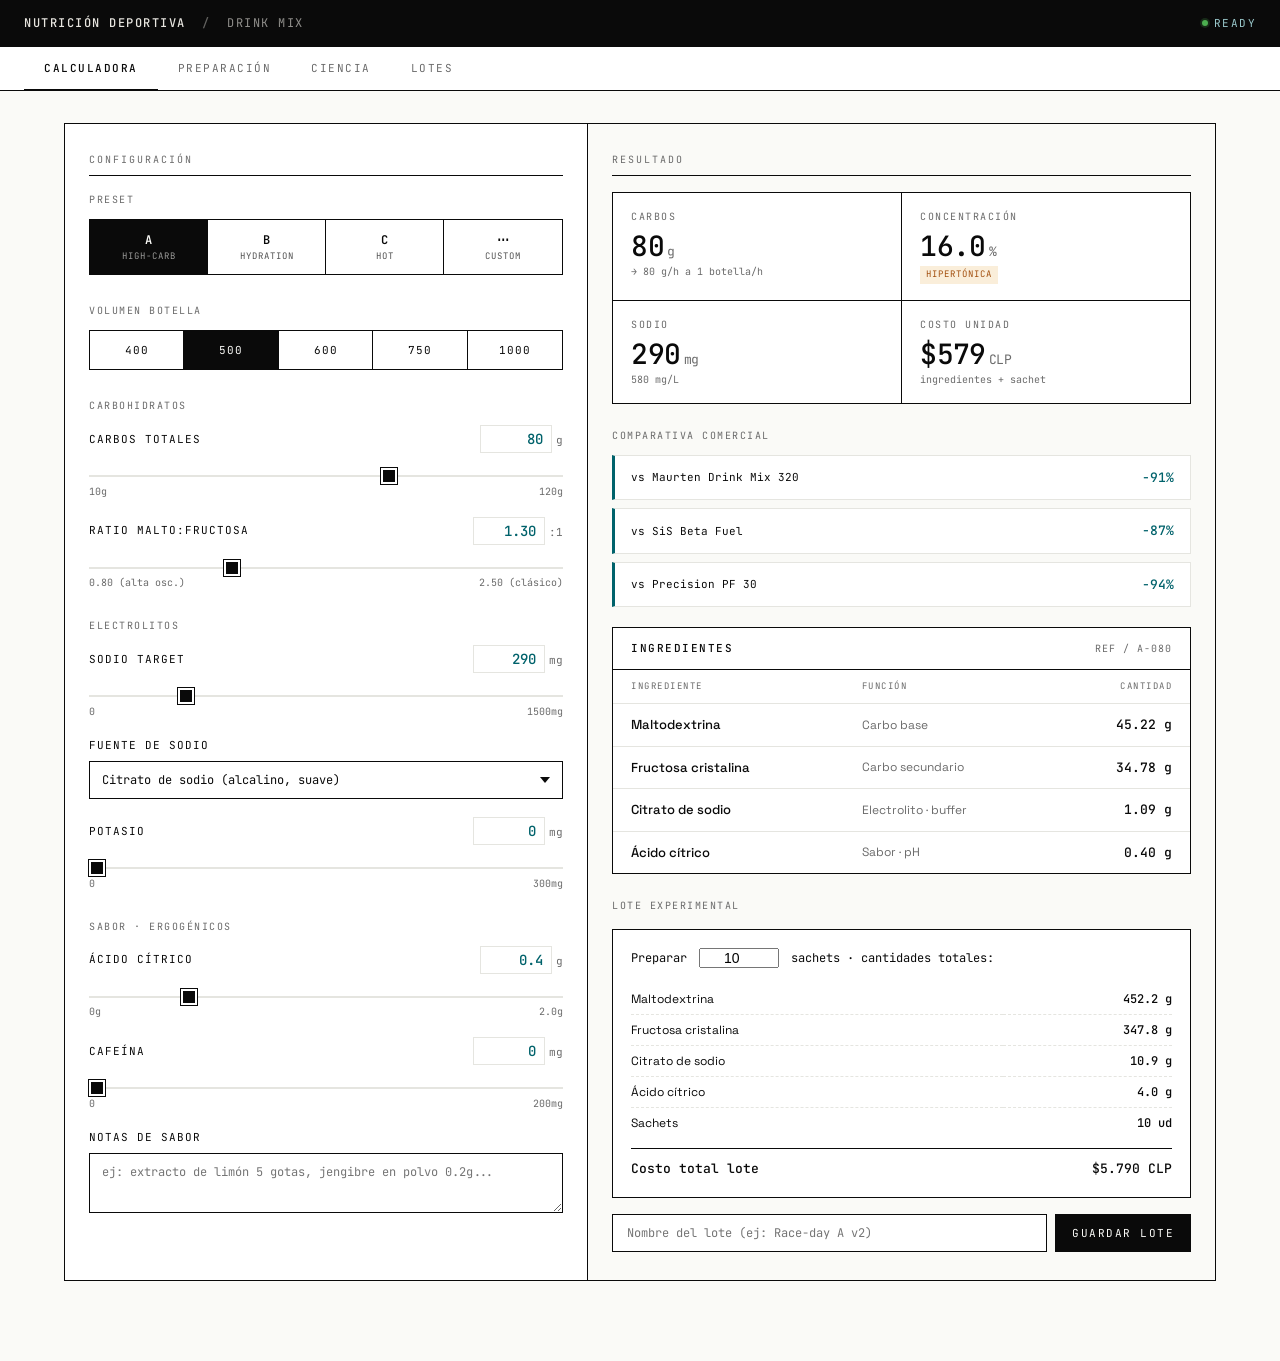
==== drinkmix.html @ 2ffefab9 "Add files via upload Refactor: nuevo design system + drink mix + selector" ====
<!DOCTYPE html>
<html lang="es">
<head>
<meta charset="UTF-8">
<meta name="viewport" content="width=device-width, initial-scale=1.0">
<title>Drink Mix · Calculador</title>
<link rel="preconnect" href="https://fonts.googleapis.com">
<link rel="preconnect" href="https://fonts.gstatic.com" crossorigin>
<link href="https://fonts.googleapis.com/css2?family=Space+Grotesk:wght@400;500;600;700&family=JetBrains+Mono:wght@400;500;600&display=swap" rel="stylesheet">
<link rel="stylesheet" href="styles.css">
</head>
<body>

<header>
  <div class="brand">
    <span>Nutrición Deportiva</span>
    <span class="sep">/</span>
    <span class="sub">Drink Mix</span>
  </div>
  <div class="status">
    <span class="dot"></span>
    <span>Ready</span>
  </div>
</header>

<nav class="tabs">
  <button class="tab-btn active" data-tab="calc">Calculadora</button>
  <button class="tab-btn" data-tab="prep">Preparación</button>
  <button class="tab-btn" data-tab="science">Ciencia</button>
  <button class="tab-btn" data-tab="batches">Lotes <span id="batchCount" style="opacity:0.5;"></span></button>
</nav>

<main>

  <!-- ============ CALCULADORA ============ -->
  <section class="panel active" id="panel-calc">
    <div class="calc-grid">

      <!-- LEFT: INPUTS -->
      <div class="calc-side">
        <div class="section-title">Configuración</div>

        <div class="subsection-label">Preset</div>
        <div class="btn-group cols-4">
          <button class="group-btn active" data-preset="A">
            <span class="label">A</span>
            <span class="desc">High-carb</span>
          </button>
          <button class="group-btn" data-preset="B">
            <span class="label">B</span>
            <span class="desc">Hydration</span>
          </button>
          <button class="group-btn" data-preset="C">
            <span class="label">C</span>
            <span class="desc">Hot</span>
          </button>
          <button class="group-btn" data-preset="custom">
            <span class="label">⋯</span>
            <span class="desc">Custom</span>
          </button>
        </div>

        <div class="subsection">
          <div class="subsection-label">Volumen botella</div>
          <div class="btn-group cols-5">
            <button class="group-btn volume-btn" data-volume="400">400</button>
            <button class="group-btn volume-btn active" data-volume="500">500</button>
            <button class="group-btn volume-btn" data-volume="600">600</button>
            <button class="group-btn volume-btn" data-volume="750">750</button>
            <button class="group-btn volume-btn" data-volume="1000">1000</button>
          </div>
        </div>

        <div class="subsection">
          <div class="subsection-label">Carbohidratos</div>

          <div class="slider-row">
            <div class="slider-header">
              <span class="slider-label">Carbos totales</span>
              <div class="slider-value-edit">
                <input type="number" id="carbs_input" class="value-input" value="80" min="10" max="120" step="1">
                <span class="unit">g</span>
              </div>
            </div>
            <input type="range" id="carbs" min="10" max="120" step="1" value="80">
            <div class="slider-bounds"><span>10g</span><span>120g</span></div>
          </div>

          <div class="slider-row">
            <div class="slider-header">
              <span class="slider-label">Ratio malto:fructosa</span>
              <div class="slider-value-edit">
                <input type="number" id="ratio_input" class="value-input" value="1.30" min="0.80" max="2.50" step="0.05">
                <span class="unit">:1</span>
              </div>
            </div>
            <input type="range" id="ratio" min="0.80" max="2.50" step="0.05" value="1.30">
            <div class="slider-bounds"><span>0.80 (alta osc.)</span><span>2.50 (clásico)</span></div>
          </div>
        </div>

        <div class="subsection">
          <div class="subsection-label">Electrolitos</div>

          <div class="slider-row">
            <div class="slider-header">
              <span class="slider-label">Sodio target</span>
              <div class="slider-value-edit">
                <input type="number" id="sodium_input" class="value-input" value="290" min="0" max="1500" step="10">
                <span class="unit">mg</span>
              </div>
            </div>
            <input type="range" id="sodium" min="0" max="1500" step="10" value="290">
            <div class="slider-bounds"><span>0</span><span>1500mg</span></div>
          </div>

          <div class="slider-row">
            <div class="slider-header">
              <span class="slider-label">Fuente de sodio</span>
            </div>
            <select id="sodiumSource">
              <option value="citrate">Citrato de sodio (alcalino, suave)</option>
              <option value="chloride">Cloruro de sodio (sal de mesa)</option>
              <option value="mix">Mezcla 50/50</option>
            </select>
          </div>

          <div class="slider-row">
            <div class="slider-header">
              <span class="slider-label">Potasio</span>
              <div class="slider-value-edit">
                <input type="number" id="potassium_input" class="value-input" value="0" min="0" max="300" step="5">
                <span class="unit">mg</span>
              </div>
            </div>
            <input type="range" id="potassium" min="0" max="300" step="5" value="0">
            <div class="slider-bounds"><span>0</span><span>300mg</span></div>
          </div>
        </div>

        <div class="subsection">
          <div class="subsection-label">Sabor · ergogénicos</div>

          <div class="slider-row">
            <div class="slider-header">
              <span class="slider-label">Ácido cítrico</span>
              <div class="slider-value-edit">
                <input type="number" id="citric_input" class="value-input" value="0.4" min="0" max="2.0" step="0.1">
                <span class="unit">g</span>
              </div>
            </div>
            <input type="range" id="citric" min="0" max="2.0" step="0.1" value="0.4">
            <div class="slider-bounds"><span>0g</span><span>2.0g</span></div>
          </div>

          <div class="slider-row">
            <div class="slider-header">
              <span class="slider-label">Cafeína</span>
              <div class="slider-value-edit">
                <input type="number" id="caffeine_input" class="value-input" value="0" min="0" max="200" step="5">
                <span class="unit">mg</span>
              </div>
            </div>
            <input type="range" id="caffeine" min="0" max="200" step="5" value="0">
            <div class="slider-bounds"><span>0</span><span>200mg</span></div>
          </div>

          <div class="slider-row" style="margin-top:14px;">
            <div class="slider-header">
              <span class="slider-label">Notas de sabor</span>
            </div>
            <textarea id="notes" placeholder="ej: extracto de limón 5 gotas, jengibre en polvo 0.2g..."></textarea>
          </div>
        </div>
      </div>

      <!-- RIGHT: OUTPUTS -->
      <div class="calc-side outputs">
        <div class="section-title">Resultado</div>

        <div class="stats-grid">
          <div class="stat-card">
            <div class="stat-label">Carbos</div>
            <div class="stat-value"><span id="outCarbs">80</span><span class="stat-unit">g</span></div>
            <div class="stat-sub" id="outCarbHr">→ 80 g/h a 1 botella/h</div>
          </div>
          <div class="stat-card">
            <div class="stat-label">Concentración</div>
            <div class="stat-value"><span id="outConc">16.0</span><span class="stat-unit">%</span></div>
            <div id="concTag"><span class="stat-tag warn">Hipertónica</span></div>
          </div>
          <div class="stat-card">
            <div class="stat-label">Sodio</div>
            <div class="stat-value"><span id="outSod">290</span><span class="stat-unit">mg</span></div>
            <div class="stat-sub"><span id="outSodL">580</span> mg/L</div>
          </div>
          <div class="stat-card">
            <div class="stat-label">Costo unidad</div>
            <div class="stat-value">$<span id="outCost">605</span><span class="stat-unit">CLP</span></div>
            <div class="stat-sub">ingredientes + sachet</div>
          </div>
        </div>

        <div class="subsection-label" style="margin-top:0;">Comparativa comercial</div>
        <div id="commercialComp"></div>

        <div class="table-wrap" style="margin-top: 20px;">
          <div class="table-header">
            <span class="table-title">Ingredientes</span>
            <span class="table-ref" id="recipeRef">REF / A-080</span>
          </div>
          <table>
            <thead>
              <tr>
                <th>Ingrediente</th>
                <th>Función</th>
                <th class="right">Cantidad</th>
              </tr>
            </thead>
            <tbody id="ingredientsBody"></tbody>
          </table>
        </div>

        <div class="subsection-label">Lote experimental</div>
        <div class="lote-section">
          <div class="lote-header">
            <span style="font-family: var(--font-mono); font-size: 12px;">Preparar</span>
            <input type="number" id="loteN" class="lote-input" value="10" min="1" max="500">
            <span style="font-family: var(--font-mono); font-size: 12px;">sachets · cantidades totales:</span>
          </div>
          <table class="lote-table" id="loteTable"></table>
          <div class="lote-total">
            <span>Costo total lote</span>
            <span>$<span id="loteCost">6050</span> CLP</span>
          </div>
        </div>

        <div class="actions">
          <input type="text" id="batchName" placeholder="Nombre del lote (ej: Race-day A v2)" style="flex:1; padding: 10px 14px;">
          <button class="btn" id="saveBatch">Guardar lote</button>
        </div>
      </div>
    </div>
  </section>

  <!-- ============ PREPARACIÓN ============ -->
  <section class="panel" id="panel-prep">
    <div style="margin-bottom: 24px;">
      <h2 style="font-size: 24px; font-weight: 600; margin-bottom: 8px;">Preparación de drink mix</h2>
      <p style="color: var(--ink-soft); font-size: 14px;">El drink mix es producto seco. No tiene gelificación que controlar — lo único crítico es la homogeneidad de la mezcla. Si las sales se segregan al fondo del lote, los sachets quedan inconsistentes.</p>
    </div>

    <div class="prep-step">
      <div class="step-num">01</div>
      <div class="step-body">
        <div class="step-title">Pesar ingredientes</div>
        <p>Pesar cada ingrediente con balanza de 0,1g de precisión. Las sales (sodio, potasio, ácido cítrico) son las que más cuidado requieren — diferencias de 0,2g cambian el sodio total significativamente.</p>
        <p><strong>Sin balanza de precisión:</strong> no improvises. Compra una de joyería ($15-25k en MercadoLibre Chile). Es la inversión más rentable del proyecto.</p>
      </div>
    </div>

    <div class="prep-step">
      <div class="step-num">02</div>
      <div class="step-body">
        <div class="step-title">Mezcla en seco</div>
        <p>Combinar todos los ingredientes en un recipiente seco. Tapar y agitar enérgicamente durante <strong>2 minutos mínimo</strong>. Romper grumos visibles con cuchara seca.</p>
        <p>Para múltiples sachets, mezclar primero el total y luego dosificar. La homogeneidad del lote completo es más fiable que mezclar sachet por sachet.</p>
        <div class="step-note warn">⚠ Las sales pueden migrar al fondo por densidad. Si el lote queda guardado, agitar de nuevo antes de dosificar.</div>
      </div>
    </div>

    <div class="prep-step">
      <div class="step-num">03</div>
      <div class="step-body">
        <div class="step-title">Envasar</div>
        <p>Dosificar en sachets individuales o en tarro con scoop calibrado. Los sachets son más prácticos en carrera (no hay que medir), pero el tarro multidosis ahorra plástico para entrenamientos.</p>
        <p>Si vas a tarro: pesar y marcar el scoop exacto para una dosis. No confíes en "una cucharada" — varía mucho.</p>
      </div>
    </div>

    <div class="prep-step">
      <div class="step-num">04</div>
      <div class="step-body">
        <div class="step-title">Uso en botella</div>
        <p>Vaciar sachet en botella con el volumen correspondiente de agua fría. Agitar enérgicamente durante <strong>30 segundos</strong>. La maltodextrina demora unos segundos en hidratarse — si quedan grumos, agitar más.</p>
        <p>El producto se mantiene homogéneo 4-6 horas. Para tiradas largas, agitar la botella cada hora.</p>
        <div class="step-note">Tip: agua fría disuelve más rápido y mejora la palatabilidad. Con calor (&gt;20°C) puede ser menos refrescante.</div>
      </div>
    </div>
  </section>

  <!-- ============ CIENCIA ============ -->
  <section class="panel" id="panel-science">
    <div style="margin-bottom: 24px;">
      <h2 style="font-size: 24px; font-weight: 600; margin-bottom: 8px;">Ciencia del drink mix</h2>
      <p style="color: var(--ink-soft); font-size: 14px;">Lo esencial para entender qué estás haciendo y por qué.</p>
    </div>

    <div class="tips-grid">

      <div class="tip-card">
        <h3>Osmolalidad</h3>
        <p>La <strong>osmolalidad</strong> controla el vaciamiento gástrico. Hipotónica (&lt;280) vacía rápido pero entrega poco carbo. Hipertónica (&gt;300) entrega más carbo pero vacía más lento.</p>
        <p>El "límite del 6-8%" que dicen los libros viejos era cierto con <strong>glucosa pura</strong>. La maltodextrina, al ser polímero, contribuye mucho menos a la osmolalidad. Por eso se puede llegar al 14-16% con malto+fructosa sin destruir el estómago.</p>
      </div>

      <div class="tip-card">
        <h3>Dual transport</h3>
        <p><strong>SGLT1</strong> absorbe glucosa/maltodextrina hasta ~60 g/h. <strong>GLUT5</strong> absorbe fructosa adicional (~30-40 g/h).</p>
        <p>La combinación supera el límite de un solo transportador. Para drink mix de alta concentración, el ratio óptimo es <code>1:0.8</code>, no 2:1. Más fructosa proporcional = mejor oxidación cuando empujas &gt;90 g/h.</p>
      </div>

      <div class="tip-card">
        <h3>El mito del hidrogel</h3>
        <p>El <strong>"hidrogel"</strong> de Maurten es 80% marketing. La premisa es que el alginato forma un gel en el estómago y reduce el impacto osmótico. Pero múltiples estudios (Baur 2019, King 2020) no encontraron diferencia vs solución control con misma composición.</p>
        <p>Maurten funciona porque la <strong>fórmula es buena</strong>, no por el hidrogel. No vale la pena replicarlo.</p>
      </div>

      <div class="tip-card">
        <h3>Sodio: el variable individual</h3>
        <p>Pérdidas de sodio en sudor: <strong>200-2.000 mg/L</strong>. La mayoría está entre 500-1.000 mg/L.</p>
        <p>Clima fresco: 400-600 mg Na/L. Calor: 700-1.000. Ultra/calor extremo: hasta 1.500. Sin test de sudor, empieza en el rango medio y ajusta por sensación (calambres, sed, niebla cognitiva).</p>
      </div>

      <div class="tip-card">
        <h3>Citrato vs Cloruro</h3>
        <p><strong>Citrato de sodio:</strong> alcalinizante, buffer de pH, sabor menos salado. Aporta ~267 mg Na/g.</p>
        <p><strong>Cloruro de sodio:</strong> sal de mesa pura. Más sodio por gramo (~394 mg/g) pero sabor más agresivo. Más barato.</p>
        <p>La mezcla 50/50 da el mejor balance sabor/concentración para entrenamientos largos.</p>
      </div>

      <div class="tip-card">
        <h3>Cuándo entrenar con cuál</h3>
        <p><strong>Preset A (high-carb):</strong> entrenamientos largos en bici donde quieres maximizar carbo. Requiere gut training.</p>
        <p><strong>Preset B (hydration):</strong> sesiones cortas-medias, complemento de geles, días calurosos sin esfuerzo extremo.</p>
        <p><strong>Preset C (hot):</strong> días &gt;25°C, sudoración alta, simulaciones de carrera en calor.</p>
      </div>

      <div class="tip-card">
        <h3>Gut training</h3>
        <p>La tolerancia a alta concentración se entrena. El intestino se adapta a procesar más carbos con exposición repetida.</p>
        <p>Para empujar &gt;80 g/h con drink mix: <strong>8-10 semanas</strong> de adaptación. Empieza al 8-10% concentración y sube 2% cada 2 semanas. Mínimo 2 sesiones/semana con carga.</p>
      </div>

      <div class="tip-card">
        <h3>Drink mix vs gel</h3>
        <p>En bici, drink mix de alta concentración puede reemplazar geles si tienes la tolerancia. Más simple, menos sachets que abrir.</p>
        <p>En carrera, los geles funcionan mejor (menos volumen en estómago, menos sloshing). Drink mix en carrera solo si vas con cinturón de hidratación.</p>
      </div>

    </div>
  </section>

  <!-- ============ LOTES ============ -->
  <section class="panel" id="panel-batches">
    <div style="margin-bottom: 24px; display: flex; justify-content: space-between; align-items: center;">
      <div>
        <h2 style="font-size: 24px; font-weight: 600; margin-bottom: 4px;">Lotes guardados</h2>
        <p style="color: var(--ink-soft); font-size: 14px;">Registra tus experimentos. Compara dos lotes lado a lado.</p>
      </div>
    </div>

    <div class="compare-bar" id="compareBar" style="display:none;">
      <span id="compareBarText">Selecciona 2 lotes para comparar</span>
      <div>
        <button id="compareBtn" disabled>Comparar</button>
        <button id="cancelCompare" style="margin-left:8px;">Cancelar</button>
      </div>
    </div>

    <div id="compareView"></div>

    <div id="batchesList"></div>
  </section>

</main>

<div class="toast" id="toast">Lote guardado</div>

<script>
// ============ CONSTANTS ============
const PRESETS = {
  A: { name: 'High-carb', volume: 500, carbs: 80, ratio: 1.30, sodium: 290, sodiumSource: 'citrate', potassium: 0, citric: 0.4, caffeine: 0 },
  B: { name: 'Hydration', volume: 500, carbs: 28, ratio: 1.80, sodium: 665, sodiumSource: 'mix', potassium: 115, citric: 0.3, caffeine: 0 },
  C: { name: 'Hot', volume: 500, carbs: 50, ratio: 1.30, sodium: 800, sodiumSource: 'mix', potassium: 150, citric: 0.3, caffeine: 0 }
};

const NA_PER_G = { citrate: 267, chloride: 394, mix: 330 };
const K_PER_G = 381;

const COSTS = {
  maltodextrin: 5,
  fructose: 8,
  sodiumCitrate: 5,
  sodiumChloride: 0.5,
  potassiumCitrate: 30,
  citricAcid: 10,
  caffeine: 1000,
  sachet: 65
};

const COMMERCIAL = [
  { name: 'Maurten Drink Mix 320', price: 6500, carbs: 79 },
  { name: 'SiS Beta Fuel', price: 4500, carbs: 80 },
  { name: 'Precision PF 30', price: 3500, carbs: 30 }
];

let state = {
  preset: 'A',
  volume: 500,
  carbs: 80,
  ratio: 1.30,
  sodium: 290,
  sodiumSource: 'citrate',
  potassium: 0,
  citric: 0.4,
  caffeine: 0,
  notes: ''
};

let savedBatches = [];
let compareMode = false;
let selectedForCompare = [];

// ============ CALCULATION ============
function calculate() {
  const r = state.ratio;
  const malto = state.carbs * r / (r + 1);
  const fructose = state.carbs / (r + 1);

  let sodiumCitrateG = 0, sodiumChlorideG = 0;
  if (state.sodiumSource === 'citrate') {
    sodiumCitrateG = state.sodium / NA_PER_G.citrate;
  } else if (state.sodiumSource === 'chloride') {
    sodiumChlorideG = state.sodium / NA_PER_G.chloride;
  } else {
    sodiumCitrateG = (state.sodium / 2) / NA_PER_G.citrate;
    sodiumChlorideG = (state.sodium / 2) / NA_PER_G.chloride;
  }

  const potassiumCitrateG = state.potassium / K_PER_G;
  const citricG = state.citric;
  const caffeineG = state.caffeine / 1000;

  const concentration = (state.carbs / state.volume) * 100;
  const sodiumPerL = (state.sodium / state.volume) * 1000;

  const cost = Math.round(
    malto * COSTS.maltodextrin +
    fructose * COSTS.fructose +
    sodiumCitrateG * COSTS.sodiumCitrate +
    sodiumChlorideG * COSTS.sodiumChloride +
    potassiumCitrateG * COSTS.potassiumCitrate +
    citricG * COSTS.citricAcid +
    caffeineG * COSTS.caffeine +
    COSTS.sachet
  );

  return { malto, fructose, sodiumCitrateG, sodiumChlorideG, potassiumCitrateG, citricG, caffeineG, concentration, sodiumPerL, cost };
}

function getTonicityClass(conc) {
  if (conc < 5.6) return { label: 'Hipotónica', cls: 'stat-tag' };
  if (conc <= 8) return { label: 'Isotónica', cls: 'stat-tag' };
  if (conc <= 12) return { label: 'Hipertónica leve', cls: 'stat-tag warn' };
  return { label: 'Hipertónica', cls: 'stat-tag warn' };
}

// ============ RENDER ============
function render() {
  const c = calculate();

  document.getElementById('outCarbs').textContent = state.carbs;
  document.getElementById('outConc').textContent = c.concentration.toFixed(1);
  document.getElementById('outSod').textContent = state.sodium;
  document.getElementById('outSodL').textContent = Math.round(c.sodiumPerL);
  document.getElementById('outCost').textContent = c.cost.toLocaleString('es-CL');

  const tonicity = getTonicityClass(c.concentration);
  document.getElementById('concTag').innerHTML = `<span class="${tonicity.cls}">${tonicity.label}</span>`;
  document.getElementById('outCarbHr').textContent = `→ ${state.carbs} g/h a 1 botella/h`;

  const presetCode = state.preset === 'custom' ? 'CUSTOM' : state.preset;
  document.getElementById('recipeRef').textContent = `REF / ${presetCode}-${String(state.carbs).padStart(3,'0')}`;

  // Ingredients table
  const rows = [];
  if (c.malto > 0) rows.push(['Maltodextrina', 'Carbo base', c.malto, 'g']);
  if (c.fructose > 0) rows.push(['Fructosa cristalina', 'Carbo secundario', c.fructose, 'g']);
  if (c.sodiumCitrateG > 0) rows.push(['Citrato de sodio', 'Electrolito · buffer', c.sodiumCitrateG, 'g']);
  if (c.sodiumChlorideG > 0) rows.push(['Cloruro de sodio', 'Electrolito', c.sodiumChlorideG, 'g']);
  if (c.potassiumCitrateG > 0) rows.push(['Citrato de potasio', 'Electrolito', c.potassiumCitrateG, 'g']);
  if (c.citricG > 0) rows.push(['Ácido cítrico', 'Sabor · pH', c.citricG, 'g']);
  if (c.caffeineG > 0) rows.push(['Cafeína anhidra', 'Ergogénico', state.caffeine, 'mg']);

  document.getElementById('ingredientsBody').innerHTML = rows.map(r => {
    const val = r[3] === 'mg' ? r[2].toFixed(0) : r[2].toFixed(2);
    return `<tr><td class="ingredient">${r[0]}</td><td class="role">${r[1]}</td><td class="num">${val} ${r[3]}</td></tr>`;
  }).join('');

  // Commercial comparison
  document.getElementById('commercialComp').innerHTML = COMMERCIAL.map(comm => {
    const equivCost = comm.price * (state.carbs / comm.carbs);
    const savings = Math.round(((equivCost - c.cost) / equivCost) * 100);
    return `<div class="comp-row"><span class="comp-label">vs ${comm.name}</span><span class="comp-savings">−${savings}%</span></div>`;
  }).join('');

  renderLote(c);
}

function renderLote(c) {
  const n = parseInt(document.getElementById('loteN').value) || 1;
  const rows = [];
  if (c.malto > 0) rows.push(['Maltodextrina', c.malto * n, 'g']);
  if (c.fructose > 0) rows.push(['Fructosa cristalina', c.fructose * n, 'g']);
  if (c.sodiumCitrateG > 0) rows.push(['Citrato de sodio', c.sodiumCitrateG * n, 'g']);
  if (c.sodiumChlorideG > 0) rows.push(['Cloruro de sodio', c.sodiumChlorideG * n, 'g']);
  if (c.potassiumCitrateG > 0) rows.push(['Citrato de potasio', c.potassiumCitrateG * n, 'g']);
  if (c.citricG > 0) rows.push(['Ácido cítrico', c.citricG * n, 'g']);
  if (c.caffeineG > 0) rows.push(['Cafeína', state.caffeine * n, 'mg']);
  rows.push(['Sachets', n, 'ud']);

  document.getElementById('loteTable').innerHTML = rows.map(r => {
    const val = r[2] === 'mg' || r[2] === 'ud' ? r[1].toFixed(0) : r[1].toFixed(1);
    return `<tr><td>${r[0]}</td><td>${val} ${r[2]}</td></tr>`;
  }).join('');
  document.getElementById('loteCost').textContent = (c.cost * n).toLocaleString('es-CL');
}

// ============ PRESET / VOLUME ============
function applyPreset(key) {
  if (key === 'custom') {
    state.preset = 'custom';
  } else {
    state = { ...state, ...PRESETS[key], preset: key, notes: state.notes };
  }
  syncInputsToState();
  document.querySelectorAll('[data-preset]').forEach(b => b.classList.toggle('active', b.dataset.preset === key));
  document.querySelectorAll('[data-volume]').forEach(b => b.classList.toggle('active', parseInt(b.dataset.volume) === state.volume));
  saveState();
  render();
}

function syncInputsToState() {
  const map = [
    ['carbs', state.carbs, 0],
    ['ratio', state.ratio, 2],
    ['sodium', state.sodium, 0],
    ['potassium', state.potassium, 0],
    ['citric', state.citric, 1],
    ['caffeine', state.caffeine, 0]
  ];
  map.forEach(([id, val, dec]) => {
    document.getElementById(id).value = val;
    document.getElementById(id + '_input').value = dec > 0 ? val.toFixed(dec) : val;
  });
  document.getElementById('sodiumSource').value = state.sodiumSource;
  document.getElementById('notes').value = state.notes;
}

function markCustomIfChanged() {
  const current = state.preset;
  if (current === 'custom') return;
  const p = PRESETS[current];
  if (!p) return;
  const keys = ['volume','carbs','ratio','sodium','sodiumSource','potassium','citric','caffeine'];
  for (const k of keys) {
    if (Math.abs((typeof state[k] === 'number' ? state[k] : 0) - (typeof p[k] === 'number' ? p[k] : 0)) > 0.001 && state[k] !== p[k]) {
      state.preset = 'custom';
      document.querySelectorAll('[data-preset]').forEach(b => b.classList.toggle('active', b.dataset.preset === 'custom'));
      return;
    }
  }
}

// ============ RANGE + INPUT BIND ============
function bindRangeInput(key, isFloat, decimals) {
  const range = document.getElementById(key);
  const input = document.getElementById(key + '_input');

  const update = (val, source) => {
    let v = isFloat ? parseFloat(val) : parseInt(val);
    if (isNaN(v)) return;
    const min = parseFloat(range.min);
    const max = parseFloat(range.max);
    if (v < min) v = min;
    if (v > max) v = max;
    state[key] = v;
    if (source !== 'range') range.value = v;
    if (source !== 'input') input.value = decimals > 0 ? v.toFixed(decimals) : v;
    markCustomIfChanged();
    saveState();
    render();
  };

  range.addEventListener('input', e => update(e.target.value, 'range'));
  input.addEventListener('input', e => {
    // Allow free typing without clamping mid-edit
    let v = isFloat ? parseFloat(e.target.value) : parseInt(e.target.value);
    if (isNaN(v)) return;
    state[key] = v;
    range.value = v;
    markCustomIfChanged();
    saveState();
    render();
  });
  input.addEventListener('blur', e => {
    let v = isFloat ? parseFloat(e.target.value) : parseInt(e.target.value);
    if (isNaN(v)) v = state[key];
    update(v, null);
  });
}

// ============ EVENTS ============
function attachEvents() {
  document.querySelectorAll('[data-preset]').forEach(btn => {
    btn.addEventListener('click', () => applyPreset(btn.dataset.preset));
  });
  document.querySelectorAll('[data-volume]').forEach(btn => {
    btn.addEventListener('click', () => {
      state.volume = parseInt(btn.dataset.volume);
      document.querySelectorAll('[data-volume]').forEach(b => b.classList.toggle('active', b === btn));
      markCustomIfChanged();
      saveState();
      render();
    });
  });

  bindRangeInput('carbs', false, 0);
  bindRangeInput('ratio', true, 2);
  bindRangeInput('sodium', false, 0);
  bindRangeInput('potassium', false, 0);
  bindRangeInput('citric', true, 1);
  bindRangeInput('caffeine', false, 0);

  document.getElementById('sodiumSource').addEventListener('change', e => {
    state.sodiumSource = e.target.value;
    markCustomIfChanged();
    saveState();
    render();
  });
  document.getElementById('notes').addEventListener('input', e => {
    state.notes = e.target.value;
    saveState();
  });
  document.getElementById('loteN').addEventListener('input', () => render());
  document.getElementById('saveBatch').addEventListener('click', saveBatch);
  document.querySelectorAll('.tab-btn').forEach(btn => {
    btn.addEventListener('click', () => switchTab(btn.dataset.tab));
  });
  document.getElementById('cancelCompare').addEventListener('click', () => {
    compareMode = false;
    selectedForCompare = [];
    document.getElementById('compareBar').style.display = 'none';
    document.getElementById('compareView').innerHTML = '';
    renderBatches();
  });
}

function switchTab(tab) {
  document.querySelectorAll('.tab-btn').forEach(b => b.classList.toggle('active', b.dataset.tab === tab));
  document.querySelectorAll('.panel').forEach(p => p.classList.toggle('active', p.id === `panel-${tab}`));
  if (tab === 'batches') renderBatches();
}

// ============ STORAGE ============
function saveState() {
  try { localStorage.setItem('dm_currentState', JSON.stringify(state)); } catch(e) {}
}
function loadState() {
  try {
    const s = localStorage.getItem('dm_currentState');
    if (s) state = { ...state, ...JSON.parse(s) };
  } catch(e) {}
}
function loadBatches() {
  try {
    const b = localStorage.getItem('dm_batches');
    if (b) savedBatches = JSON.parse(b);
  } catch(e) { savedBatches = []; }
  updateBatchCount();
}
function persistBatches() {
  try { localStorage.setItem('dm_batches', JSON.stringify(savedBatches)); } catch(e) {}
  updateBatchCount();
}
function updateBatchCount() {
  document.getElementById('batchCount').textContent = savedBatches.length > 0 ? `· ${savedBatches.length}` : '';
}
function saveBatch() {
  const nameInput = document.getElementById('batchName');
  const name = nameInput.value.trim() || `Lote ${savedBatches.length + 1}`;
  const c = calculate();
  savedBatches.unshift({
    id: Date.now(),
    name,
    state: { ...state },
    calc: { concentration: c.concentration, sodiumPerL: c.sodiumPerL, cost: c.cost },
    savedAt: new Date().toISOString()
  });
  persistBatches();
  nameInput.value = '';
  showToast(`Guardado: ${name}`);
}
function showToast(msg) {
  const t = document.getElementById('toast');
  t.textContent = msg;
  t.classList.add('show');
  setTimeout(() => t.classList.remove('show'), 2000);
}

// ============ BATCHES UI ============
function renderBatches() {
  const container = document.getElementById('batchesList');
  if (savedBatches.length === 0) {
    container.innerHTML = `<div class="empty-state"><p>Sin lotes guardados · Configura un lote en la calculadora y presiona "Guardar"</p></div>`;
    document.getElementById('compareBar').style.display = 'none';
    return;
  }

  container.innerHTML = savedBatches.map(b => {
    const presetLabel = b.state.preset === 'custom' ? 'CUSTOM' : b.state.preset;
    const checked = selectedForCompare.includes(b.id) ? 'checked' : '';
    return `
    <div class="saved-batch">
      <div class="batch-info">
        <h4>
          ${compareMode ? `<input type="checkbox" class="batch-checkbox" data-id="${b.id}" ${checked}>` : ''}
          <span class="batch-preset">${presetLabel}</span>
          ${b.name}
        </h4>
        <div class="batch-stats">${b.state.carbs}g carbos · ${b.state.volume}ml · ${b.calc.concentration.toFixed(1)}% · ${b.state.sodium}mg Na · $${b.calc.cost.toLocaleString('es-CL')} CLP</div>
        ${b.state.notes ? `<div class="batch-notes">${b.state.notes}</div>` : ''}
      </div>
      <div class="batch-actions">
        <button data-action="load" data-id="${b.id}">Cargar</button>
        <button data-action="delete" data-id="${b.id}" class="danger">Eliminar</button>
      </div>
    </div>`;
  }).join('');

  if (savedBatches.length >= 2) {
    const bar = document.getElementById('compareBar');
    bar.style.display = 'flex';
    document.getElementById('compareBarText').textContent = compareMode ?
      `${selectedForCompare.length} de 2 lotes seleccionados` :
      'Activa modo comparar para seleccionar 2 lotes';
    const cBtn = document.getElementById('compareBtn');
    cBtn.disabled = compareMode && selectedForCompare.length !== 2;
    cBtn.textContent = compareMode ? 'Comparar' : 'Activar modo comparar';
    cBtn.onclick = compareMode ? renderCompareView : () => { compareMode = true; renderBatches(); };
  }

  container.querySelectorAll('button[data-action]').forEach(btn => {
    btn.addEventListener('click', () => {
      const id = parseInt(btn.dataset.id);
      if (btn.dataset.action === 'load') loadBatch(id);
      else deleteBatch(id);
    });
  });
  container.querySelectorAll('.batch-checkbox').forEach(cb => {
    cb.addEventListener('change', () => {
      const id = parseInt(cb.dataset.id);
      if (cb.checked) {
        if (selectedForCompare.length >= 2) { cb.checked = false; showToast('Máximo 2 lotes'); return; }
        selectedForCompare.push(id);
      } else {
        selectedForCompare = selectedForCompare.filter(x => x !== id);
      }
      renderBatches();
    });
  });
}

function loadBatch(id) {
  const batch = savedBatches.find(b => b.id === id);
  if (!batch) return;
  state = { ...batch.state };
  syncInputsToState();
  document.querySelectorAll('[data-preset]').forEach(b => b.classList.toggle('active', b.dataset.preset === state.preset));
  document.querySelectorAll('[data-volume]').forEach(b => b.classList.toggle('active', parseInt(b.dataset.volume) === state.volume));
  saveState();
  render();
  switchTab('calc');
  showToast(`Cargado: ${batch.name}`);
}
function deleteBatch(id) {
  const batch = savedBatches.find(b => b.id === id);
  if (!batch) return;
  if (!confirm(`¿Eliminar "${batch.name}"?`)) return;
  savedBatches = savedBatches.filter(b => b.id !== id);
  selectedForCompare = selectedForCompare.filter(x => x !== id);
  persistBatches();
  renderBatches();
  showToast('Lote eliminado');
}

function renderCompareView() {
  if (selectedForCompare.length !== 2) return;
  const batches = selectedForCompare.map(id => savedBatches.find(b => b.id === id));
  const view = document.getElementById('compareView');
  view.innerHTML = `<div class="compare-view" style="grid-template-columns: 1fr 1fr;">
    ${batches.map(b => `
      <div class="compare-col">
        <h4>${b.name}</h4>
        <div class="meta">${b.state.preset.toUpperCase()} · ${new Date(b.savedAt).toLocaleDateString('es-CL')}</div>
        <table>
          <tr><th>Volumen</th><td class="num">${b.state.volume} ml</td></tr>
          <tr><th>Carbos</th><td class="num">${b.state.carbs} g</td></tr>
          <tr><th>Concentración</th><td class="num">${b.calc.concentration.toFixed(1)}%</td></tr>
          <tr><th>Ratio</th><td class="num">${b.state.ratio.toFixed(2)}:1</td></tr>
          <tr><th>Sodio</th><td class="num">${b.state.sodium} mg</td></tr>
          <tr><th>Sodio /L</th><td class="num">${Math.round(b.calc.sodiumPerL)} mg/L</td></tr>
          <tr><th>Potasio</th><td class="num">${b.state.potassium} mg</td></tr>
          <tr><th>Cafeína</th><td class="num">${b.state.caffeine} mg</td></tr>
          <tr><th>Costo</th><td class="num">$${b.calc.cost.toLocaleString('es-CL')}</td></tr>
        </table>
        ${b.state.notes ? `<div style="margin-top:12px;padding-top:12px;border-top:1px solid var(--hairline);font-size:12px;color:var(--ink-soft);"><strong>Notas:</strong> ${b.state.notes}</div>` : ''}
      </div>`).join('')}
  </div>`;
}

// ============ INIT ============
function init() {
  loadState();
  loadBatches();
  syncInputsToState();
  document.querySelectorAll('[data-preset]').forEach(b => b.classList.toggle('active', b.dataset.preset === state.preset));
  document.querySelectorAll('[data-volume]').forEach(b => b.classList.toggle('active', parseInt(b.dataset.volume) === state.volume));
  attachEvents();
  render();
}
init();
</script>

</body>
</html>
---- styles.css ----
/* ============================================================
   Nutrición Deportiva — Design System
   Dirección B: Instrumento
   ============================================================ */

* { box-sizing: border-box; margin: 0; padding: 0; }

:root {
  --bg: #FAFAF7;
  --surface: #FFFFFF;
  --ink: #0A0A0A;
  --ink-soft: #4A4A4A;
  --muted: #6B6B6B;
  --hairline: #E5E5E0;
  --accent: #00626B;
  --accent-bg: #E6F0F1;
  --warn: #A24F0E;
  --warn-bg: #FAEEDA;
  --danger: #8B1F1F;
  --danger-bg: #FCEBEB;
  --font-sans: 'Space Grotesk', system-ui, sans-serif;
  --font-mono: 'JetBrains Mono', ui-monospace, monospace;
}

html, body { width: 100%; }
body {
  font-family: var(--font-sans);
  background: var(--bg);
  color: var(--ink);
  line-height: 1.5;
  font-size: 15px;
  min-height: 100vh;
}

/* ========== HEADER ========== */
header {
  background: var(--ink);
  color: #E8E6E0;
  padding: 14px 24px;
  display: flex;
  justify-content: space-between;
  align-items: center;
  border-bottom: 1px solid var(--ink);
}
.brand {
  font-family: var(--font-mono);
  font-size: 12px;
  letter-spacing: 1.5px;
  text-transform: uppercase;
  font-weight: 500;
}
.brand .sep { opacity: 0.4; margin: 0 8px; }
.brand .sub { opacity: 0.6; font-weight: 400; }
.brand a { color: inherit; text-decoration: none; opacity: 0.6; }
.brand a:hover { opacity: 1; }
.status {
  display: flex;
  align-items: center;
  gap: 6px;
  font-family: var(--font-mono);
  font-size: 11px;
  letter-spacing: 1.5px;
  text-transform: uppercase;
  color: #9AC9CC;
}
.dot {
  width: 6px; height: 6px;
  border-radius: 50%;
  background: #4CAF50;
  box-shadow: 0 0 0 2px rgba(76,175,80,0.2);
}

/* ========== TABS ========== */
nav.tabs {
  background: var(--surface);
  border-bottom: 1px solid var(--ink);
  padding: 0 24px;
  display: flex;
  gap: 0;
  overflow-x: auto;
}
nav.tabs button {
  background: none;
  border: none;
  padding: 14px 20px;
  font-family: var(--font-mono);
  font-size: 11px;
  letter-spacing: 1.5px;
  text-transform: uppercase;
  color: var(--muted);
  cursor: pointer;
  border-bottom: 2px solid transparent;
  margin-bottom: -1px;
  transition: color 0.15s, border-color 0.15s;
  white-space: nowrap;
}
nav.tabs button:hover { color: var(--ink); }
nav.tabs button.active {
  color: var(--ink);
  border-bottom-color: var(--ink);
  font-weight: 500;
}

main {
  max-width: 1200px;
  margin: 0 auto;
  padding: 32px 24px 80px;
}

.panel { display: none; }
.panel.active { display: block; }

/* ========== CALCULADORA LAYOUT ========== */
.calc-grid {
  display: grid;
  grid-template-columns: 1fr 1.2fr;
  gap: 1px;
  background: var(--ink);
  border: 1px solid var(--ink);
}
.calc-side {
  background: var(--surface);
  padding: 28px 24px;
}
.calc-side.outputs {
  background: var(--bg);
}

/* ========== SECTION TITLES ========== */
.section-title {
  font-family: var(--font-mono);
  font-size: 10px;
  letter-spacing: 2px;
  text-transform: uppercase;
  color: var(--muted);
  margin-bottom: 16px;
  padding-bottom: 8px;
  border-bottom: 1px solid var(--ink);
}
.subsection {
  margin-top: 28px;
}
.subsection-label {
  font-family: var(--font-mono);
  font-size: 10px;
  letter-spacing: 1.5px;
  text-transform: uppercase;
  color: var(--muted);
  margin-bottom: 12px;
}

/* ========== PRESET / BUTTON GROUPS ========== */
.btn-group {
  display: grid;
  gap: 0;
  border: 1px solid var(--ink);
  margin-bottom: 8px;
}
.btn-group.cols-2 { grid-template-columns: repeat(2, 1fr); }
.btn-group.cols-3 { grid-template-columns: repeat(3, 1fr); }
.btn-group.cols-4 { grid-template-columns: repeat(4, 1fr); }
.btn-group.cols-5 { grid-template-columns: repeat(5, 1fr); }

.group-btn {
  background: var(--surface);
  border: none;
  border-right: 1px solid var(--ink);
  padding: 12px 8px;
  cursor: pointer;
  font-family: var(--font-mono);
  font-size: 11px;
  letter-spacing: 1px;
  text-transform: uppercase;
  color: var(--ink);
  text-align: center;
  transition: background 0.15s;
}
.group-btn:last-child { border-right: none; }
.group-btn:hover { background: #F0EFEA; }
.group-btn.active {
  background: var(--ink);
  color: #FAFAF7;
}
.group-btn .label { font-weight: 600; font-size: 12px; }
.group-btn .desc {
  font-size: 9px;
  opacity: 0.7;
  display: block;
  margin-top: 2px;
  font-weight: 400;
}
.group-btn.active .desc { opacity: 0.6; }

/* ========== SLIDERS + MANUAL INPUTS ========== */
.slider-row {
  margin-bottom: 18px;
}
.slider-header {
  display: flex;
  justify-content: space-between;
  align-items: center;
  margin-bottom: 8px;
  gap: 12px;
}
.slider-label {
  font-family: var(--font-mono);
  font-size: 11px;
  letter-spacing: 1px;
  text-transform: uppercase;
  color: var(--ink);
}
.slider-value-edit {
  display: flex;
  align-items: baseline;
  gap: 4px;
  flex-shrink: 0;
}
.value-input {
  width: 72px;
  padding: 4px 8px;
  font-family: var(--font-mono);
  font-size: 14px;
  font-weight: 500;
  color: var(--accent);
  border: 1px solid var(--hairline);
  background: var(--surface);
  text-align: right;
  border-radius: 0;
  font-feature-settings: "tnum";
  -moz-appearance: textfield;
}
.value-input::-webkit-inner-spin-button,
.value-input::-webkit-outer-spin-button {
  -webkit-appearance: none;
  margin: 0;
}
.value-input:focus {
  outline: none;
  border-color: var(--accent);
  box-shadow: 0 0 0 1px var(--accent);
}
.value-input:hover { border-color: var(--ink); }
.slider-value-edit .unit {
  font-family: var(--font-mono);
  font-size: 11px;
  color: var(--muted);
}

input[type="range"] {
  -webkit-appearance: none;
  appearance: none;
  width: 100%;
  height: 2px;
  background: var(--hairline);
  border-radius: 0;
  outline: none;
  margin: 6px 0;
}
input[type="range"]::-webkit-slider-thumb {
  -webkit-appearance: none;
  appearance: none;
  width: 16px;
  height: 16px;
  background: var(--ink);
  cursor: pointer;
  border-radius: 0;
  border: 2px solid var(--surface);
  box-shadow: 0 0 0 1px var(--ink);
}
input[type="range"]::-moz-range-thumb {
  width: 16px;
  height: 16px;
  background: var(--ink);
  cursor: pointer;
  border-radius: 0;
  border: 2px solid var(--surface);
  box-shadow: 0 0 0 1px var(--ink);
}
.slider-bounds {
  display: flex;
  justify-content: space-between;
  font-family: var(--font-mono);
  font-size: 10px;
  color: var(--muted);
}

/* ========== SELECT / TEXT INPUTS ========== */
select {
  width: 100%;
  padding: 10px 12px;
  font-family: var(--font-mono);
  font-size: 12px;
  border: 1px solid var(--ink);
  background: var(--surface);
  color: var(--ink);
  border-radius: 0;
  cursor: pointer;
  -webkit-appearance: none;
  appearance: none;
  background-image: url("data:image/svg+xml;utf8,<svg xmlns='http://www.w3.org/2000/svg' width='10' height='6' viewBox='0 0 10 6'><path fill='%230A0A0A' d='M0 0l5 6 5-6z'/></svg>");
  background-repeat: no-repeat;
  background-position: right 12px center;
}
textarea, input[type="text"] {
  width: 100%;
  padding: 10px 12px;
  font-family: var(--font-mono);
  font-size: 12px;
  border: 1px solid var(--ink);
  background: var(--surface);
  color: var(--ink);
  border-radius: 0;
  resize: vertical;
  font-feature-settings: "tnum";
}
textarea { min-height: 60px; }
textarea:focus, input:focus, select:focus {
  outline: none;
  box-shadow: 0 0 0 2px var(--accent);
}

/* ========== OUTPUT STATS ========== */
.stats-grid {
  display: grid;
  grid-template-columns: repeat(2, 1fr);
  gap: 1px;
  background: var(--ink);
  border: 1px solid var(--ink);
  margin-bottom: 24px;
}
.stat-card {
  background: var(--surface);
  padding: 16px 18px;
}
.stat-label {
  font-family: var(--font-mono);
  font-size: 10px;
  letter-spacing: 1.5px;
  text-transform: uppercase;
  color: var(--muted);
  margin-bottom: 8px;
}
.stat-value {
  font-family: var(--font-mono);
  font-size: 28px;
  font-weight: 500;
  color: var(--ink);
  line-height: 1;
  letter-spacing: -0.02em;
}
.stat-unit {
  font-size: 13px;
  color: var(--muted);
  margin-left: 3px;
  font-weight: 400;
}
.stat-sub {
  font-family: var(--font-mono);
  font-size: 10px;
  color: var(--muted);
  margin-top: 4px;
}
.stat-tag {
  display: inline-block;
  font-family: var(--font-mono);
  font-size: 9px;
  letter-spacing: 1px;
  text-transform: uppercase;
  padding: 2px 6px;
  margin-top: 6px;
  background: var(--accent-bg);
  color: var(--accent);
}
.stat-tag.warn { background: var(--warn-bg); color: var(--warn); }
.stat-tag.danger { background: var(--danger-bg); color: var(--danger); }

/* ========== TABLE ========== */
.table-wrap {
  background: var(--surface);
  border: 1px solid var(--ink);
  margin-bottom: 24px;
}
.table-header {
  padding: 12px 18px;
  border-bottom: 1px solid var(--ink);
  display: flex;
  justify-content: space-between;
  align-items: center;
}
.table-title {
  font-family: var(--font-mono);
  font-size: 11px;
  letter-spacing: 1.5px;
  text-transform: uppercase;
  font-weight: 500;
}
.table-ref {
  font-family: var(--font-mono);
  font-size: 10px;
  color: var(--muted);
  letter-spacing: 1px;
}
table {
  width: 100%;
  border-collapse: collapse;
  font-size: 13px;
}
thead th {
  text-align: left;
  font-family: var(--font-mono);
  font-size: 9px;
  letter-spacing: 1.5px;
  text-transform: uppercase;
  color: var(--muted);
  border-bottom: 1px solid var(--hairline);
  padding: 10px 18px;
  font-weight: 400;
}
thead th.right { text-align: right; }
tbody td {
  padding: 11px 18px;
  border-bottom: 1px solid var(--hairline);
}
tbody tr:last-child td { border-bottom: none; }
td.ingredient { font-weight: 500; }
td.role { color: var(--muted); font-size: 12px; }
td.num {
  text-align: right;
  font-family: var(--font-mono);
  font-variant-numeric: tabular-nums;
  font-weight: 500;
}
td.timing {
  font-family: var(--font-mono);
  font-size: 11px;
  color: var(--muted);
  text-transform: uppercase;
  letter-spacing: 0.5px;
}

/* ========== COMPARATIVE ========== */
.comp-row {
  background: var(--surface);
  border: 1px solid var(--hairline);
  border-left: 3px solid var(--accent);
  padding: 12px 16px;
  margin-bottom: 8px;
  display: flex;
  justify-content: space-between;
  align-items: center;
}
.comp-label {
  font-family: var(--font-mono);
  font-size: 11px;
  color: var(--ink);
}
.comp-savings {
  font-family: var(--font-mono);
  font-size: 13px;
  font-weight: 500;
  color: var(--accent);
}

/* ========== ACTIONS ========== */
.actions {
  display: flex;
  gap: 8px;
  margin-top: 16px;
}
button.btn {
  background: var(--ink);
  color: #FAFAF7;
  border: 1px solid var(--ink);
  padding: 10px 16px;
  font-family: var(--font-mono);
  font-size: 11px;
  letter-spacing: 1.5px;
  text-transform: uppercase;
  cursor: pointer;
  border-radius: 0;
  transition: opacity 0.15s;
}
button.btn:hover { opacity: 0.85; }
button.btn.secondary {
  background: var(--surface);
  color: var(--ink);
}
button.btn.secondary:hover { background: #F0EFEA; }

/* ========== LOTE EXPERIMENTAL ========== */
.lote-section {
  background: var(--surface);
  border: 1px solid var(--ink);
  padding: 18px;
  margin-top: 16px;
}
.lote-header {
  display: flex;
  align-items: center;
  gap: 12px;
  margin-bottom: 16px;
  flex-wrap: wrap;
}
.lote-input {
  width: 80px;
  text-align: center;
  font-size: 14px;
  font-weight: 500;
}
.lote-table {
  width: 100%;
  font-size: 12px;
}
.lote-table td {
  padding: 6px 0;
  border-bottom: 1px dashed var(--hairline);
}
.lote-table td:last-child {
  text-align: right;
  font-family: var(--font-mono);
  font-weight: 500;
}
.lote-total {
  display: flex;
  justify-content: space-between;
  padding-top: 10px;
  margin-top: 10px;
  border-top: 1px solid var(--ink);
  font-family: var(--font-mono);
  font-size: 13px;
  font-weight: 500;
}

/* ========== PREP STEPS ========== */
.prep-step {
  background: var(--surface);
  border: 1px solid var(--ink);
  padding: 24px;
  margin-bottom: 16px;
  display: grid;
  grid-template-columns: 60px 1fr;
  gap: 24px;
}
.step-num {
  font-family: var(--font-mono);
  font-size: 36px;
  font-weight: 500;
  color: var(--accent);
  line-height: 1;
}
.step-title {
  font-size: 18px;
  font-weight: 600;
  margin-bottom: 8px;
}
.step-body p {
  margin-bottom: 8px;
  color: var(--ink-soft);
  font-size: 14px;
}
.step-note {
  margin-top: 12px;
  padding: 10px 14px;
  background: var(--accent-bg);
  border-left: 3px solid var(--accent);
  font-size: 13px;
  font-family: var(--font-mono);
  color: var(--ink);
}
.step-note.warn {
  background: var(--warn-bg);
  border-left-color: var(--warn);
  color: var(--warn);
}
.step-note.danger {
  background: var(--danger-bg);
  border-left-color: var(--danger);
  color: var(--danger);
}

/* ========== TIPS ========== */
.tips-grid {
  display: grid;
  grid-template-columns: repeat(2, 1fr);
  gap: 16px;
}
.tip-card {
  background: var(--surface);
  border: 1px solid var(--ink);
  padding: 20px;
}
.tip-card h3 {
  font-family: var(--font-mono);
  font-size: 11px;
  letter-spacing: 1.5px;
  text-transform: uppercase;
  color: var(--accent);
  margin-bottom: 12px;
  padding-bottom: 8px;
  border-bottom: 1px solid var(--hairline);
}
.tip-card p {
  font-size: 14px;
  color: var(--ink-soft);
  margin-bottom: 10px;
}
.tip-card p:last-child { margin-bottom: 0; }
.tip-card strong {
  color: var(--ink);
  font-weight: 500;
}
.tip-card code {
  font-family: var(--font-mono);
  font-size: 12px;
  background: var(--bg);
  padding: 1px 5px;
}

/* ========== SAVED BATCHES ========== */
.saved-batch {
  background: var(--surface);
  border: 1px solid var(--ink);
  padding: 18px 20px;
  margin-bottom: 12px;
  display: grid;
  grid-template-columns: 1fr auto;
  gap: 16px;
  align-items: center;
}
.batch-info h4 {
  font-size: 16px;
  margin-bottom: 4px;
  display: flex;
  align-items: center;
  gap: 12px;
}
.batch-preset {
  font-family: var(--font-mono);
  font-size: 9px;
  letter-spacing: 1px;
  padding: 2px 6px;
  background: var(--ink);
  color: var(--surface);
  text-transform: uppercase;
}
.batch-stats {
  font-family: var(--font-mono);
  font-size: 11px;
  color: var(--muted);
  letter-spacing: 0.5px;
}
.batch-notes {
  font-size: 12px;
  color: var(--ink-soft);
  margin-top: 6px;
  font-style: italic;
}
.batch-actions {
  display: flex;
  gap: 6px;
}
.batch-actions button {
  padding: 6px 10px;
  font-size: 10px;
  background: var(--surface);
  border: 1px solid var(--ink);
  color: var(--ink);
  font-family: var(--font-mono);
  letter-spacing: 1px;
  text-transform: uppercase;
  cursor: pointer;
}
.batch-actions button:hover { background: var(--bg); }
.batch-actions button.danger { color: var(--danger); border-color: var(--danger); }
.batch-actions button.danger:hover { background: var(--danger-bg); }
.batch-checkbox {
  width: 18px; height: 18px;
  accent-color: var(--ink);
  margin-right: 8px;
}
.empty-state {
  text-align: center;
  padding: 60px 20px;
  background: var(--surface);
  border: 1px dashed var(--ink);
}
.empty-state p {
  font-family: var(--font-mono);
  font-size: 12px;
  color: var(--muted);
  letter-spacing: 1px;
  text-transform: uppercase;
}
.compare-bar {
  background: var(--ink);
  color: var(--surface);
  padding: 12px 20px;
  margin-bottom: 16px;
  display: flex;
  justify-content: space-between;
  align-items: center;
  font-family: var(--font-mono);
  font-size: 11px;
  letter-spacing: 1px;
  text-transform: uppercase;
}
.compare-bar button {
  background: var(--surface);
  color: var(--ink);
  border: none;
  padding: 6px 12px;
  font-family: var(--font-mono);
  font-size: 10px;
  letter-spacing: 1px;
  text-transform: uppercase;
  cursor: pointer;
}
.compare-bar button:disabled { opacity: 0.4; cursor: not-allowed; }
.compare-view {
  display: grid;
  gap: 1px;
  background: var(--ink);
  border: 1px solid var(--ink);
  margin-bottom: 24px;
}
.compare-col {
  background: var(--surface);
  padding: 20px;
}
.compare-col h4 {
  font-size: 15px;
  margin-bottom: 4px;
}
.compare-col .meta {
  font-family: var(--font-mono);
  font-size: 10px;
  color: var(--muted);
  margin-bottom: 12px;
  letter-spacing: 1px;
  text-transform: uppercase;
}
.compare-col table { font-size: 12px; }
.compare-col th { padding: 6px 0; text-align: left; }
.compare-col td { padding: 6px 0; }

/* ========== 70.3 PLAN ========== */
.plan-table {
  background: var(--surface);
  border: 1px solid var(--ink);
  margin-bottom: 16px;
}
.plan-table .table-header {
  background: var(--ink);
  color: var(--surface);
  border-bottom: none;
}
.plan-table thead th {
  background: var(--bg);
  border-bottom: 1px solid var(--hairline);
}

/* ========== TOAST ========== */
.toast {
  position: fixed;
  bottom: 24px;
  left: 50%;
  transform: translateX(-50%) translateY(20px);
  background: var(--ink);
  color: var(--surface);
  padding: 10px 18px;
  font-family: var(--font-mono);
  font-size: 11px;
  letter-spacing: 1.5px;
  text-transform: uppercase;
  opacity: 0;
  transition: opacity 0.2s, transform 0.2s;
  z-index: 100;
  pointer-events: none;
}
.toast.show {
  opacity: 1;
  transform: translateX(-50%) translateY(0);
}

/* ========== RESPONSIVE ========== */
@media (max-width: 900px) {
  .calc-grid { grid-template-columns: 1fr; }
  .tips-grid { grid-template-columns: 1fr; }
  .stats-grid { grid-template-columns: 1fr 1fr; }
  .btn-group.cols-4 { grid-template-columns: repeat(2, 1fr); }
  .btn-group.cols-5 { grid-template-columns: repeat(3, 1fr); }
}
@media (max-width: 500px) {
  main { padding: 20px 12px 60px; }
  .calc-side { padding: 20px 16px; }
  nav.tabs button { padding: 12px 14px; font-size: 10px; }
  .value-input { width: 64px; font-size: 13px; }
  .saved-batch { grid-template-columns: 1fr; }
}
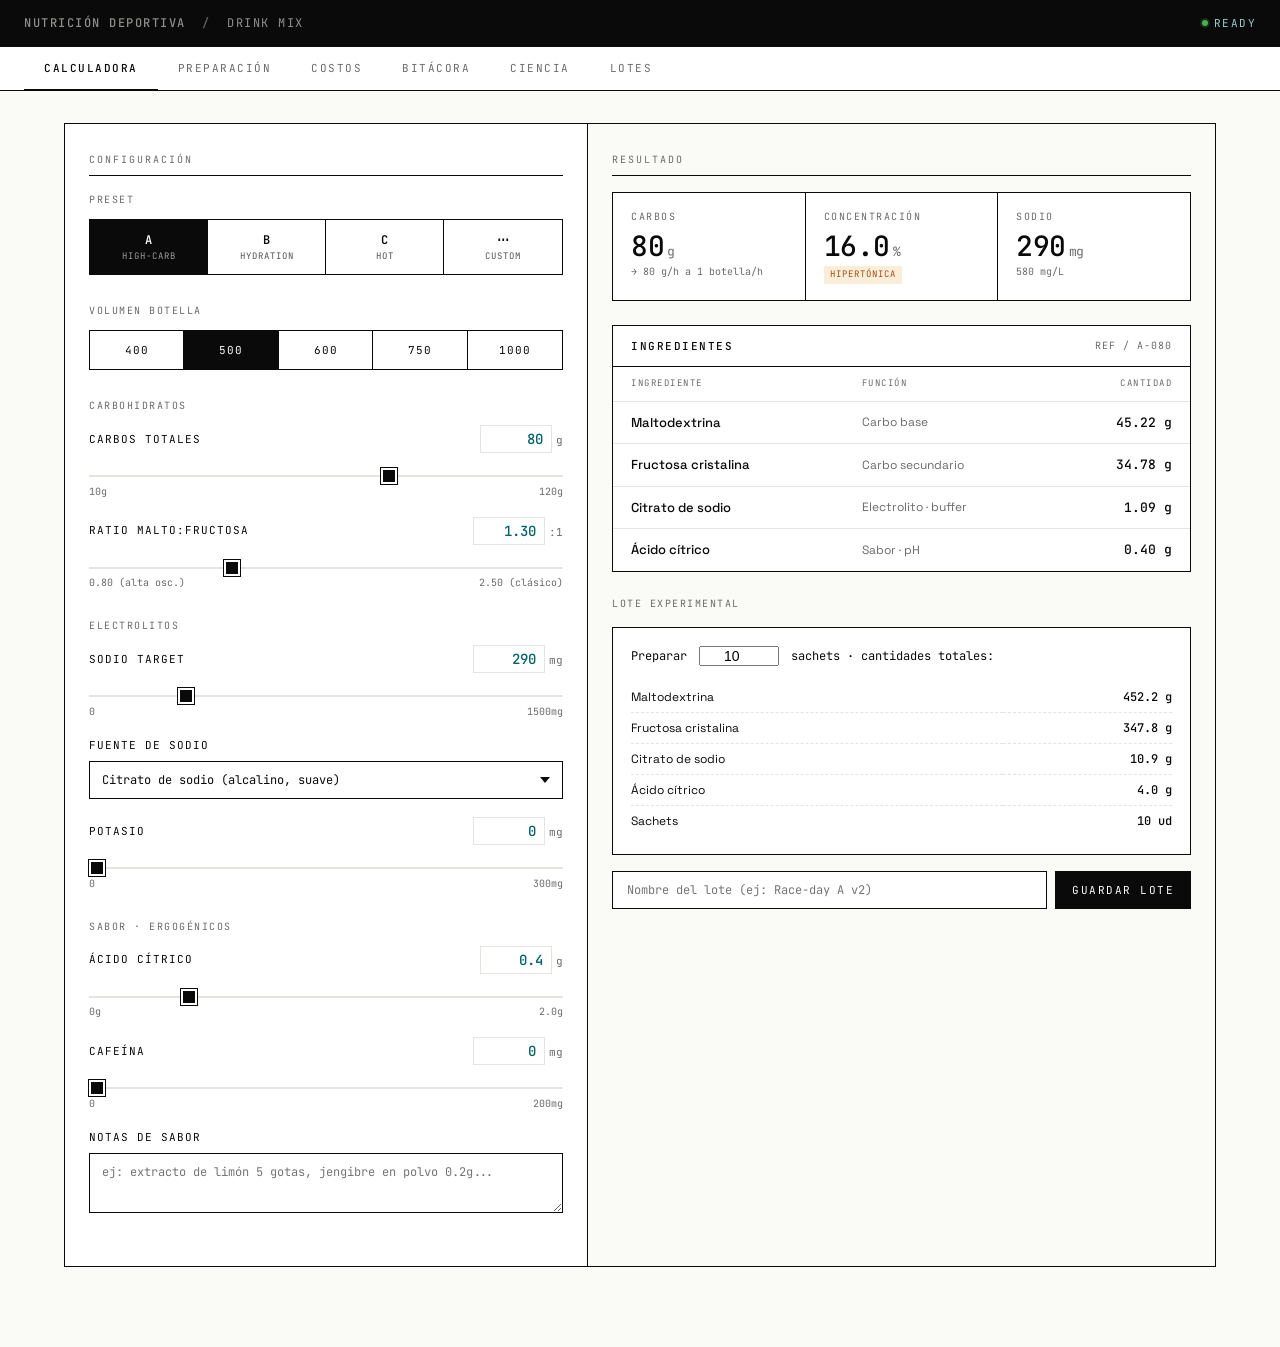
==== commit 727fb9ea: "Separar costos de la receta, actualizar precios con mmpp.cl y agregar bitacora Nueva pestana Costos " ====
--- a/drinkmix.html
+++ b/drinkmix.html
@@ -13,7 +13,7 @@
 
 <header>
   <div class="brand">
-    <span>Nutrición Deportiva</span>
+    <a href="index.html">Nutrición Deportiva</a>
     <span class="sep">/</span>
     <span class="sub">Drink Mix</span>
   </div>
@@ -26,6 +26,8 @@
 <nav class="tabs">
   <button class="tab-btn active" data-tab="calc">Calculadora</button>
   <button class="tab-btn" data-tab="prep">Preparación</button>
+  <button class="tab-btn" data-tab="costos">Costos</button>
+  <button class="tab-btn" data-tab="bitacora">Bitácora</button>
   <button class="tab-btn" data-tab="science">Ciencia</button>
   <button class="tab-btn" data-tab="batches">Lotes <span id="batchCount" style="opacity:0.5;"></span></button>
 </nav>
@@ -178,7 +180,7 @@
       <div class="calc-side outputs">
         <div class="section-title">Resultado</div>
 
-        <div class="stats-grid">
+        <div class="stats-grid cols-3">
           <div class="stat-card">
             <div class="stat-label">Carbos</div>
             <div class="stat-value"><span id="outCarbs">80</span><span class="stat-unit">g</span></div>
@@ -194,15 +196,7 @@
             <div class="stat-value"><span id="outSod">290</span><span class="stat-unit">mg</span></div>
             <div class="stat-sub"><span id="outSodL">580</span> mg/L</div>
           </div>
-          <div class="stat-card">
-            <div class="stat-label">Costo unidad</div>
-            <div class="stat-value">$<span id="outCost">605</span><span class="stat-unit">CLP</span></div>
-            <div class="stat-sub">ingredientes + sachet</div>
-          </div>
         </div>
-
-        <div class="subsection-label" style="margin-top:0;">Comparativa comercial</div>
-        <div id="commercialComp"></div>
 
         <div class="table-wrap" style="margin-top: 20px;">
           <div class="table-header">
@@ -229,10 +223,6 @@
             <span style="font-family: var(--font-mono); font-size: 12px;">sachets · cantidades totales:</span>
           </div>
           <table class="lote-table" id="loteTable"></table>
-          <div class="lote-total">
-            <span>Costo total lote</span>
-            <span>$<span id="loteCost">6050</span> CLP</span>
-          </div>
         </div>
 
         <div class="actions">
@@ -289,6 +279,78 @@
     </div>
   </section>
 
+  <!-- ============ COSTOS ============ -->
+  <section class="panel" id="panel-costos">
+    <div style="margin-bottom: 24px;">
+      <h2 style="font-size: 24px; font-weight: 600; margin-bottom: 8px;">Costos del drink mix</h2>
+      <p style="color: var(--ink-soft); font-size: 14px;">Desglose de costo por insumo y comparación contra productos comerciales.</p>
+    </div>
+
+    <div class="stats-grid" style="grid-template-columns: 1fr; max-width: 260px;">
+      <div class="stat-card">
+        <div class="stat-label">Costo unidad</div>
+        <div class="stat-value">$<span id="costOutCost">605</span><span class="stat-unit">CLP</span></div>
+        <div class="stat-sub">ingredientes + sachet</div>
+      </div>
+    </div>
+
+    <div class="subsection-label" style="margin-top:0;">Comparativa comercial</div>
+    <div id="commercialComp" style="margin-bottom:20px;"></div>
+
+    <div class="table-wrap">
+      <div class="table-header">
+        <span class="table-title">Desglose de costo (1 sachet)</span>
+      </div>
+      <table>
+        <thead>
+          <tr>
+            <th>Insumo</th>
+            <th class="right">Cantidad</th>
+            <th class="right">Precio/g</th>
+            <th class="right">Subtotal</th>
+          </tr>
+        </thead>
+        <tbody id="costBreakdownBody"></tbody>
+      </table>
+    </div>
+    <div class="prices-footnote">Precios de referencia · mmpp.cl, actualizado jul-2026. <span class="price-note">Cloruro de sodio: no vendido en mmpp.cl, precio referencial sin verificar.</span></div>
+
+    <div class="lote-cost-line">
+      <span class="label">Costo lote actual (<span id="loteCostN">10</span> sachets)</span>
+      <span class="value">$<span id="loteCost">6050</span> CLP</span>
+    </div>
+  </section>
+
+  <!-- ============ BITÁCORA ============ -->
+  <section class="panel" id="panel-bitacora">
+    <div style="margin-bottom: 24px;">
+      <h2 style="font-size: 24px; font-weight: 600; margin-bottom: 8px;">Bitácora</h2>
+      <p style="color: var(--ink-soft); font-size: 14px;">Notas de entrenamiento y carrera. Se comparte con la calculadora de gel.</p>
+    </div>
+
+    <form class="bitacora-form" id="bitacoraForm">
+      <div>
+        <span class="field-label">Fecha</span>
+        <input type="date" id="bitacoraDate">
+      </div>
+      <div>
+        <span class="field-label">Vincular a lote (opcional)</span>
+        <select id="bitacoraBatch"></select>
+      </div>
+      <div class="full-row">
+        <div>
+          <span class="field-label">Nota</span>
+          <textarea id="bitacoraText" placeholder="ej: drink mix preset B en calor, buena tolerancia, sabor muy salado..."></textarea>
+        </div>
+      </div>
+      <div class="full-row" style="justify-content:flex-end;">
+        <button type="submit" class="btn">Guardar nota</button>
+      </div>
+    </form>
+
+    <div id="bitacoraList"></div>
+  </section>
+
   <!-- ============ CIENCIA ============ -->
   <section class="panel" id="panel-science">
     <div style="margin-bottom: 24px;">
@@ -377,6 +439,7 @@
 
 <div class="toast" id="toast">Lote guardado</div>
 
+<script src="shared.js"></script>
 <script>
 // ============ CONSTANTS ============
 const PRESETS = {
@@ -388,16 +451,7 @@
 const NA_PER_G = { citrate: 267, chloride: 394, mix: 330 };
 const K_PER_G = 381;
 
-const COSTS = {
-  maltodextrin: 5,
-  fructose: 8,
-  sodiumCitrate: 5,
-  sodiumChloride: 0.5,
-  potassiumCitrate: 30,
-  citricAcid: 10,
-  caffeine: 1000,
-  sachet: 65
-};
+// Precios de insumos: ver PRICES en shared.js (mmpp.cl)
 
 const COMMERCIAL = [
   { name: 'Maurten Drink Mix 320', price: 6500, carbs: 79 },
@@ -446,14 +500,14 @@
   const sodiumPerL = (state.sodium / state.volume) * 1000;
 
   const cost = Math.round(
-    malto * COSTS.maltodextrin +
-    fructose * COSTS.fructose +
-    sodiumCitrateG * COSTS.sodiumCitrate +
-    sodiumChlorideG * COSTS.sodiumChloride +
-    potassiumCitrateG * COSTS.potassiumCitrate +
-    citricG * COSTS.citricAcid +
-    caffeineG * COSTS.caffeine +
-    COSTS.sachet
+    malto * PRICES.maltodextrin +
+    fructose * PRICES.fructose +
+    sodiumCitrateG * PRICES.sodiumCitrate +
+    sodiumChlorideG * PRICES.sodiumChloride +
+    potassiumCitrateG * PRICES.potassiumCitrate +
+    citricG * PRICES.citricAcid +
+    caffeineG * PRICES.caffeine +
+    PRICES.sachet
   );
 
   return { malto, fructose, sodiumCitrateG, sodiumChlorideG, potassiumCitrateG, citricG, caffeineG, concentration, sodiumPerL, cost };
@@ -474,7 +528,6 @@
   document.getElementById('outConc').textContent = c.concentration.toFixed(1);
   document.getElementById('outSod').textContent = state.sodium;
   document.getElementById('outSodL').textContent = Math.round(c.sodiumPerL);
-  document.getElementById('outCost').textContent = c.cost.toLocaleString('es-CL');
 
   const tonicity = getTonicityClass(c.concentration);
   document.getElementById('concTag').innerHTML = `<span class="${tonicity.cls}">${tonicity.label}</span>`;
@@ -498,14 +551,50 @@
     return `<tr><td class="ingredient">${r[0]}</td><td class="role">${r[1]}</td><td class="num">${val} ${r[3]}</td></tr>`;
   }).join('');
 
-  // Commercial comparison
+  renderCosts(c);
+  renderLote(c);
+}
+
+// ============ COSTOS (panel separado) ============
+function renderCosts(c) {
+  document.getElementById('costOutCost').textContent = c.cost.toLocaleString('es-CL');
+
   document.getElementById('commercialComp').innerHTML = COMMERCIAL.map(comm => {
     const equivCost = comm.price * (state.carbs / comm.carbs);
     const savings = Math.round(((equivCost - c.cost) / equivCost) * 100);
     return `<div class="comp-row"><span class="comp-label">vs ${comm.name}</span><span class="comp-savings">−${savings}%</span></div>`;
   }).join('');
 
-  renderLote(c);
+  const breakdown = [];
+  if (c.malto > 0) breakdown.push(['Maltodextrina', c.malto, PRICES.maltodextrin, false]);
+  if (c.fructose > 0) breakdown.push(['Fructosa cristalina', c.fructose, PRICES.fructose, false]);
+  if (c.sodiumCitrateG > 0) breakdown.push(['Citrato de sodio', c.sodiumCitrateG, PRICES.sodiumCitrate, false]);
+  if (c.sodiumChlorideG > 0) breakdown.push(['Cloruro de sodio', c.sodiumChlorideG, PRICES.sodiumChloride, true]);
+  if (c.potassiumCitrateG > 0) breakdown.push(['Citrato de potasio', c.potassiumCitrateG, PRICES.potassiumCitrate, false]);
+  if (c.citricG > 0) breakdown.push(['Ácido cítrico', c.citricG, PRICES.citricAcid, false]);
+  if (c.caffeineG > 0) breakdown.push(['Cafeína anhidra', c.caffeineG, PRICES.caffeine, false]);
+
+  let rowsHtml = breakdown.map(([name, qty, price, unverified]) => `
+    <tr>
+      <td class="ingredient">${name}${unverified ? ' <span class="price-note">no verificado</span>' : ''}</td>
+      <td class="num">${qty.toFixed(2)} g</td>
+      <td class="num">$${price.toLocaleString('es-CL')}</td>
+      <td class="num">$${Math.round(qty * price).toLocaleString('es-CL')}</td>
+    </tr>`).join('');
+  rowsHtml += `
+    <tr>
+      <td class="ingredient">Sachet</td>
+      <td class="num">1 ud</td>
+      <td class="num">—</td>
+      <td class="num">$${PRICES.sachet.toLocaleString('es-CL')}</td>
+    </tr>
+    <tr class="cost-total-row">
+      <td class="ingredient">Total</td>
+      <td></td>
+      <td></td>
+      <td class="num">$${c.cost.toLocaleString('es-CL')}</td>
+    </tr>`;
+  document.getElementById('costBreakdownBody').innerHTML = rowsHtml;
 }
 
 function renderLote(c) {
@@ -524,6 +613,7 @@
     const val = r[2] === 'mg' || r[2] === 'ud' ? r[1].toFixed(0) : r[1].toFixed(1);
     return `<tr><td>${r[0]}</td><td>${val} ${r[2]}</td></tr>`;
   }).join('');
+  document.getElementById('loteCostN').textContent = n;
   document.getElementById('loteCost').textContent = (c.cost * n).toLocaleString('es-CL');
 }
 
@@ -661,6 +751,7 @@
   document.querySelectorAll('.tab-btn').forEach(b => b.classList.toggle('active', b.dataset.tab === tab));
   document.querySelectorAll('.panel').forEach(p => p.classList.toggle('active', p.id === `panel-${tab}`));
   if (tab === 'batches') renderBatches();
+  if (tab === 'bitacora' && bitacoraCtl) bitacoraCtl.refreshBatches();
 }
 
 // ============ STORAGE ============
@@ -820,6 +911,22 @@
   </div>`;
 }
 
+// ============ BITÁCORA INIT ============
+let bitacoraCtl = null;
+function initBitacora() {
+  const dateEl = document.getElementById('bitacoraDate');
+  dateEl.value = new Date().toLocaleDateString('en-CA');
+  bitacoraCtl = renderBitacoraPanel({
+    listEl: document.getElementById('bitacoraList'),
+    formEl: document.getElementById('bitacoraForm'),
+    dateEl,
+    textEl: document.getElementById('bitacoraText'),
+    batchSelectEl: document.getElementById('bitacoraBatch'),
+    getBatches: () => savedBatches,
+    toast: showToast
+  });
+}
+
 // ============ INIT ============
 function init() {
   loadState();
@@ -829,6 +936,7 @@
   document.querySelectorAll('[data-volume]').forEach(b => b.classList.toggle('active', parseInt(b.dataset.volume) === state.volume));
   attachEvents();
   render();
+  initBitacora();
 }
 init();
 </script>
--- a/styles.css
+++ b/styles.css
@@ -328,6 +328,7 @@
   border: 1px solid var(--ink);
   margin-bottom: 24px;
 }
+.stats-grid.cols-3 { grid-template-columns: repeat(3, 1fr); }
 .stat-card {
   background: var(--surface);
   padding: 16px 18px;
@@ -759,6 +760,126 @@
   border-bottom: 1px solid var(--hairline);
 }
 
+/* ========== COST BREAKDOWN ========== */
+.cost-total-row td {
+  border-top: 1px solid var(--ink);
+  font-weight: 600;
+}
+.price-note {
+  font-family: var(--font-mono);
+  font-size: 9px;
+  letter-spacing: 0.5px;
+  color: var(--warn);
+  text-transform: uppercase;
+}
+.prices-footnote {
+  font-family: var(--font-mono);
+  font-size: 10px;
+  color: var(--muted);
+  letter-spacing: 0.5px;
+  margin-top: 8px;
+  margin-bottom: 24px;
+}
+.lote-cost-line {
+  background: var(--surface);
+  border: 1px solid var(--ink);
+  padding: 14px 18px;
+  margin-top: 16px;
+  display: flex;
+  justify-content: space-between;
+  align-items: baseline;
+  font-family: var(--font-mono);
+}
+.lote-cost-line .label {
+  font-size: 11px;
+  letter-spacing: 1px;
+  text-transform: uppercase;
+  color: var(--muted);
+}
+.lote-cost-line .value {
+  font-size: 18px;
+  font-weight: 500;
+  color: var(--ink);
+}
+
+/* ========== BITÁCORA ========== */
+.bitacora-form {
+  background: var(--surface);
+  border: 1px solid var(--ink);
+  padding: 20px;
+  margin-bottom: 24px;
+  display: grid;
+  grid-template-columns: 160px 1fr;
+  gap: 14px;
+  align-items: start;
+}
+.bitacora-form .field-label {
+  font-family: var(--font-mono);
+  font-size: 10px;
+  letter-spacing: 1.5px;
+  text-transform: uppercase;
+  color: var(--muted);
+  margin-bottom: 6px;
+  display: block;
+}
+.bitacora-form .full-row {
+  grid-column: 1 / -1;
+  display: flex;
+  gap: 14px;
+  flex-wrap: wrap;
+}
+.bitacora-form .full-row > div { flex: 1; min-width: 180px; }
+.bitacora-form textarea { min-height: 80px; }
+.bitacora-form .actions { margin-top: 0; }
+.bitacora-entry {
+  background: var(--surface);
+  border: 1px solid var(--ink);
+  padding: 16px 20px;
+  margin-bottom: 12px;
+}
+.bitacora-entry-head {
+  display: flex;
+  align-items: center;
+  gap: 12px;
+  margin-bottom: 8px;
+}
+.bitacora-date {
+  font-family: var(--font-mono);
+  font-size: 11px;
+  letter-spacing: 1px;
+  text-transform: uppercase;
+  color: var(--ink);
+  font-weight: 500;
+}
+.bitacora-batch-tag {
+  font-family: var(--font-mono);
+  font-size: 9px;
+  letter-spacing: 1px;
+  padding: 2px 6px;
+  background: var(--accent-bg);
+  color: var(--accent);
+  text-transform: uppercase;
+}
+.bitacora-entry-head .bitacora-delete {
+  margin-left: auto;
+  padding: 4px 8px;
+  font-size: 9px;
+  background: var(--surface);
+  border: 1px solid var(--danger);
+  color: var(--danger);
+  font-family: var(--font-mono);
+  letter-spacing: 1px;
+  text-transform: uppercase;
+  cursor: pointer;
+}
+.bitacora-entry-head .bitacora-delete:hover { background: var(--danger-bg); }
+.bitacora-text {
+  font-size: 14px;
+  color: var(--ink-soft);
+  white-space: pre-wrap;
+  line-height: 1.6;
+}
+
 /* ========== TOAST ========== */
 .toast {
   position: fixed;
@@ -786,9 +907,10 @@
 @media (max-width: 900px) {
   .calc-grid { grid-template-columns: 1fr; }
   .tips-grid { grid-template-columns: 1fr; }
-  .stats-grid { grid-template-columns: 1fr 1fr; }
+  .stats-grid, .stats-grid.cols-3 { grid-template-columns: 1fr 1fr; }
   .btn-group.cols-4 { grid-template-columns: repeat(2, 1fr); }
   .btn-group.cols-5 { grid-template-columns: repeat(3, 1fr); }
+  .bitacora-form { grid-template-columns: 1fr; }
 }
 @media (max-width: 500px) {
   main { padding: 20px 12px 60px; }
@@ -796,4 +918,6 @@
   nav.tabs button { padding: 12px 14px; font-size: 10px; }
   .value-input { width: 64px; font-size: 13px; }
   .saved-batch { grid-template-columns: 1fr; }
-}
+  .stats-grid.cols-3 { grid-template-columns: 1fr; }
+  .lote-cost-line { flex-direction: column; gap: 4px; }
+}
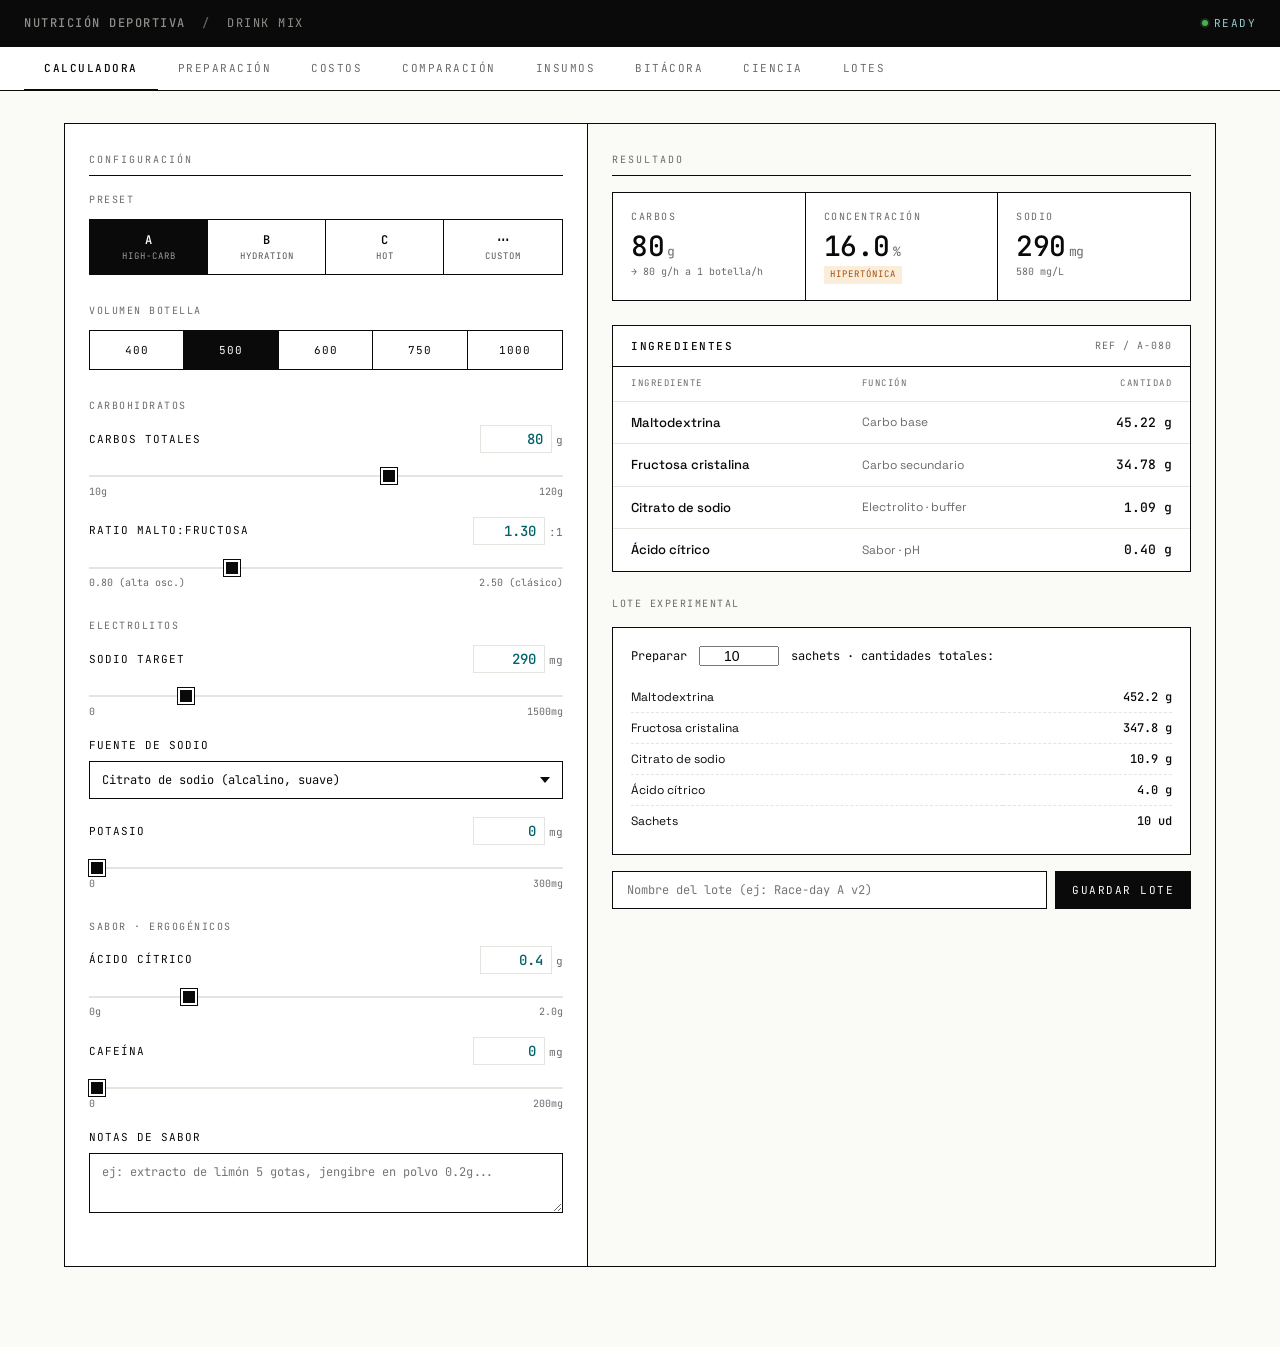
==== commit 9e245bf2: "Separar comparacion de precios en pestana propia y agregar ficha de insumos La comparacion contra pr" ====
--- a/drinkmix.html
+++ b/drinkmix.html
@@ -27,6 +27,8 @@
   <button class="tab-btn active" data-tab="calc">Calculadora</button>
   <button class="tab-btn" data-tab="prep">Preparación</button>
   <button class="tab-btn" data-tab="costos">Costos</button>
+  <button class="tab-btn" data-tab="comparacion">Comparación</button>
+  <button class="tab-btn" data-tab="insumos">Insumos</button>
   <button class="tab-btn" data-tab="bitacora">Bitácora</button>
   <button class="tab-btn" data-tab="science">Ciencia</button>
   <button class="tab-btn" data-tab="batches">Lotes <span id="batchCount" style="opacity:0.5;"></span></button>
@@ -283,7 +285,7 @@
   <section class="panel" id="panel-costos">
     <div style="margin-bottom: 24px;">
       <h2 style="font-size: 24px; font-weight: 600; margin-bottom: 8px;">Costos del drink mix</h2>
-      <p style="color: var(--ink-soft); font-size: 14px;">Desglose de costo por insumo y comparación contra productos comerciales.</p>
+      <p style="color: var(--ink-soft); font-size: 14px;">Desglose de costo por insumo de tu receta actual.</p>
     </div>
 
     <div class="stats-grid" style="grid-template-columns: 1fr; max-width: 260px;">
@@ -293,9 +295,6 @@
         <div class="stat-sub">ingredientes + sachet</div>
       </div>
     </div>
-
-    <div class="subsection-label" style="margin-top:0;">Comparativa comercial</div>
-    <div id="commercialComp" style="margin-bottom:20px;"></div>
 
     <div class="table-wrap">
       <div class="table-header">
@@ -321,6 +320,46 @@
     </div>
   </section>
 
+  <!-- ============ COMPARACIÓN ============ -->
+  <section class="panel" id="panel-comparacion">
+    <div style="margin-bottom: 24px;">
+      <h2 style="font-size: 24px; font-weight: 600; margin-bottom: 8px;">Comparación de precios</h2>
+      <p style="color: var(--ink-soft); font-size: 14px;">Zona de experimentación: agrega hasta 5 productos comerciales con el precio que tú ingreses (ej: 1 sachet individual) y compáralos contra tu costo por sachet actual.</p>
+    </div>
+
+    <form class="comparison-form" id="comparisonForm">
+      <input type="text" id="cmpName" placeholder="Nombre (ej: Maurten Drink Mix 320)">
+      <input type="number" id="cmpPrice" placeholder="Precio CLP" min="0" step="1">
+      <button type="submit" class="btn">Agregar</button>
+    </form>
+    <div class="prices-footnote" id="cmpLimitNote" style="display:none;">Máximo 5 productos · elimina uno para agregar otro.</div>
+
+    <div id="comparisonList"></div>
+  </section>
+
+  <!-- ============ INSUMOS ============ -->
+  <section class="panel" id="panel-insumos">
+    <div style="margin-bottom: 24px;">
+      <h2 style="font-size: 24px; font-weight: 600; margin-bottom: 8px;">Lista de precios de insumos</h2>
+      <p style="color: var(--ink-soft); font-size: 14px;">Precio de referencia por presentación de cada materia prima, según mmpp.cl (actualizado jul-2026). Se comparte con la calculadora de gel.</p>
+    </div>
+
+    <div class="table-wrap">
+      <table>
+        <thead>
+          <tr>
+            <th>Insumo</th>
+            <th class="right">Presentación</th>
+            <th class="right">Precio presentación</th>
+            <th class="right">Precio/g</th>
+            <th>Fuente</th>
+          </tr>
+        </thead>
+        <tbody id="insumosBody"></tbody>
+      </table>
+    </div>
+  </section>
+
   <!-- ============ BITÁCORA ============ -->
   <section class="panel" id="panel-bitacora">
     <div style="margin-bottom: 24px;">
@@ -452,12 +491,7 @@
 const K_PER_G = 381;
 
 // Precios de insumos: ver PRICES en shared.js (mmpp.cl)
-
-const COMMERCIAL = [
-  { name: 'Maurten Drink Mix 320', price: 6500, carbs: 79 },
-  { name: 'SiS Beta Fuel', price: 4500, carbs: 80 },
-  { name: 'Precision PF 30', price: 3500, carbs: 30 }
-];
+// Comparación con productos comerciales: ver pestaña Comparación (manual, ver DM_COMPARISON_SEED más abajo)
 
 let state = {
   preset: 'A',
@@ -475,6 +509,12 @@
 let savedBatches = [];
 let compareMode = false;
 let selectedForCompare = [];
+let comparisonCtl = null;
+const DM_COMPARISON_SEED = [
+  { id: 1, name: 'Maurten Drink Mix 320', price: 6500 },
+  { id: 2, name: 'SiS Beta Fuel', price: 4500 },
+  { id: 3, name: 'Precision PF 30', price: 3500 }
+];
 
 // ============ CALCULATION ============
 function calculate() {
@@ -558,12 +598,7 @@
 // ============ COSTOS (panel separado) ============
 function renderCosts(c) {
   document.getElementById('costOutCost').textContent = c.cost.toLocaleString('es-CL');
-
-  document.getElementById('commercialComp').innerHTML = COMMERCIAL.map(comm => {
-    const equivCost = comm.price * (state.carbs / comm.carbs);
-    const savings = Math.round(((equivCost - c.cost) / equivCost) * 100);
-    return `<div class="comp-row"><span class="comp-label">vs ${comm.name}</span><span class="comp-savings">−${savings}%</span></div>`;
-  }).join('');
+  if (comparisonCtl) comparisonCtl.refreshSavings(c.cost);
 
   const breakdown = [];
   if (c.malto > 0) breakdown.push(['Maltodextrina', c.malto, PRICES.maltodextrin, false]);
@@ -927,6 +962,19 @@
   });
 }
 
+// ============ COMPARACIÓN INIT ============
+function initComparison() {
+  comparisonCtl = renderComparisonPanel({
+    storageKey: 'dm_comparisons',
+    seed: DM_COMPARISON_SEED,
+    listEl: document.getElementById('comparisonList'),
+    formEl: document.getElementById('comparisonForm'),
+    nameEl: document.getElementById('cmpName'),
+    priceEl: document.getElementById('cmpPrice'),
+    limitNoteEl: document.getElementById('cmpLimitNote')
+  });
+}
+
 // ============ INIT ============
 function init() {
   loadState();
@@ -935,8 +983,10 @@
   document.querySelectorAll('[data-preset]').forEach(b => b.classList.toggle('active', b.dataset.preset === state.preset));
   document.querySelectorAll('[data-volume]').forEach(b => b.classList.toggle('active', parseInt(b.dataset.volume) === state.volume));
   attachEvents();
+  initComparison();
+  initBitacora();
+  renderInsumosTable('insumosBody');
   render();
-  initBitacora();
 }
 init();
 </script>
--- a/styles.css
+++ b/styles.css
@@ -802,6 +802,61 @@
   color: var(--ink);
 }
 
+/* ========== COMPARACIÓN MANUAL ========== */
+.comparison-form {
+  display: flex;
+  gap: 10px;
+  margin-bottom: 12px;
+}
+.comparison-form input[type="text"] { flex: 1; }
+.comparison-form input[type="number"] { width: 140px; }
+.comparison-row {
+  background: var(--surface);
+  border: 1px solid var(--hairline);
+  border-left: 3px solid var(--accent);
+  padding: 10px 14px;
+  margin-bottom: 8px;
+  display: flex;
+  align-items: center;
+  gap: 12px;
+}
+.comparison-row .cmp-name-input {
+  flex: 1;
+  border: none;
+  background: transparent;
+  padding: 4px 0;
+  font-family: var(--font-sans);
+  font-size: 14px;
+}
+.comparison-row .cmp-name-input:focus { box-shadow: none; border-bottom: 1px solid var(--accent); }
+.comparison-row .cmp-price-input {
+  width: 110px;
+  text-align: right;
+  font-weight: 500;
+}
+.comparison-row .cmp-savings {
+  font-family: var(--font-mono);
+  font-size: 13px;
+  font-weight: 500;
+  color: var(--accent);
+  width: 56px;
+  text-align: right;
+}
+.comparison-row .cmp-savings.negative { color: var(--danger); }
+.comparison-row .cmp-delete {
+  padding: 6px 10px;
+  font-size: 10px;
+  background: var(--surface);
+  border: 1px solid var(--danger);
+  color: var(--danger);
+  font-family: var(--font-mono);
+  letter-spacing: 1px;
+  text-transform: uppercase;
+  cursor: pointer;
+  flex-shrink: 0;
+}
+.comparison-row .cmp-delete:hover { background: var(--danger-bg); }
+
 /* ========== BITÁCORA ========== */
 .bitacora-form {
   background: var(--surface);
@@ -920,4 +975,8 @@
   .saved-batch { grid-template-columns: 1fr; }
   .stats-grid.cols-3 { grid-template-columns: 1fr; }
   .lote-cost-line { flex-direction: column; gap: 4px; }
-}
+  .comparison-form { flex-direction: column; }
+  .comparison-form input[type="number"] { width: 100%; }
+  .comparison-row { flex-wrap: wrap; }
+  .comparison-row .cmp-name-input { flex-basis: 100%; }
+}
